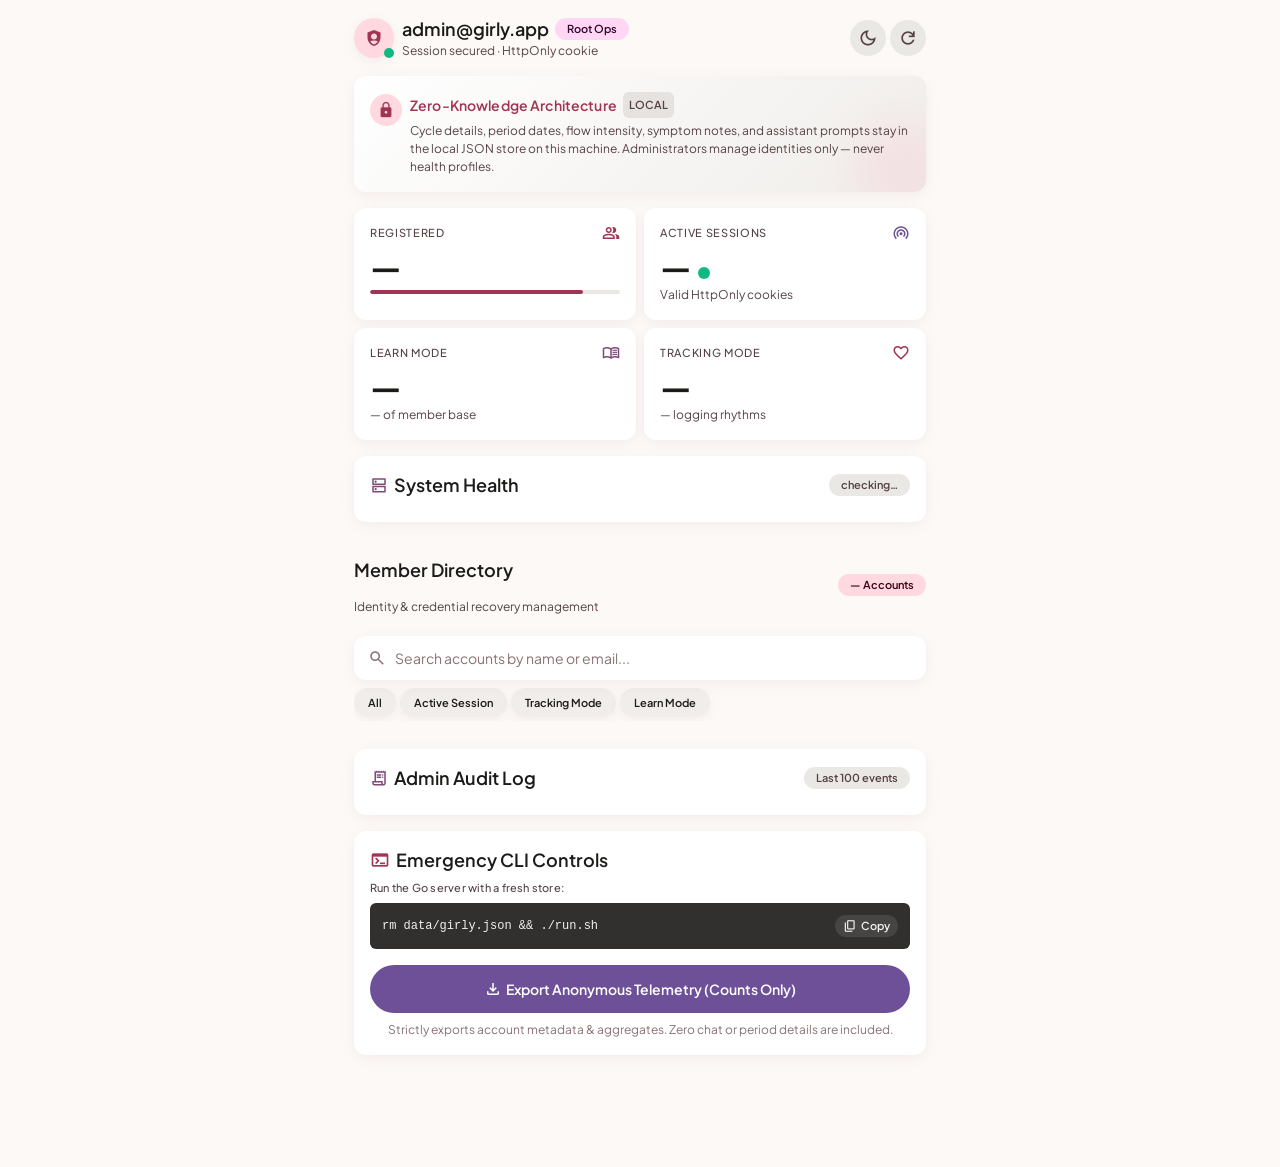
==== girly-app/web/admin.html @ 588cf187 "Initial commit" ====
<!DOCTYPE html>
<html lang="en">
<head>
  <meta charset="utf-8"/>
  <meta name="viewport" content="width=device-width, initial-scale=1.0, viewport-fit=cover"/>
  <title>Girly 🌸 · Admin Console</title>
  <link rel="icon" href="assets/logo.svg" type="image/svg+xml"/>
  <link rel="preconnect" href="https://fonts.googleapis.com"/>
  <link rel="preconnect" href="https://fonts.gstatic.com" crossorigin/>
  <link href="https://fonts.googleapis.com/css2?family=Plus+Jakarta+Sans:wght@400;500;600;700&display=swap" rel="stylesheet"/>
  <link href="https://fonts.googleapis.com/css2?family=Material+Symbols+Outlined:opsz,wght,FILL,GRAD@20..48,100..700,0..1,-50..200" rel="stylesheet"/>
  <link rel="stylesheet" href="css/girly.css"/>
</head>
<body>
<main class="page" style="padding-top:1rem; gap:var(--sp-md)">

  <!-- Admin header bar -->
  <div class="row-between" style="gap:var(--sp-sm)">
    <div class="row" style="gap:var(--sp-sm); min-width:0">
      <div style="position:relative; width:40px; height:40px; border-radius:var(--r-full); background:var(--primary-fixed); display:flex; align-items:center; justify-content:center; flex-shrink:0; box-shadow:var(--shadow-rest)">
        <span class="material-symbols-outlined filled" style="color:var(--primary); font-size:20px">shield_person</span>
        <span style="position:absolute; bottom:0; right:0; width:10px; height:10px; background:var(--ok); border-radius:var(--r-full)"></span>
      </div>
      <div style="min-width:0">
        <div class="row" style="gap:6px">
          <span class="t-headline-sm" id="admin-email" style="overflow:hidden; text-overflow:ellipsis; white-space:nowrap">admin@girly.app</span>
          <span class="pill pill-plum">Root Ops</span>
        </div>
        <p class="t-body-sm muted" style="margin:0">Session secured · HttpOnly cookie</p>
      </div>
    </div>
    <div class="row" style="gap:var(--sp-xs)">
      <button class="icon-btn" id="admin-theme" aria-label="Toggle Night Mode" type="button" style="background:var(--surface-container-high); width:36px; height:36px">
        <span class="material-symbols-outlined" style="font-size:20px">dark_mode</span>
      </button>
      <button class="icon-btn" id="admin-refresh" aria-label="Reload Metrics" type="button" style="background:var(--surface-container-high); width:36px; height:36px">
        <span class="material-symbols-outlined" style="font-size:20px">refresh</span>
      </button>
    </div>
  </div>

  <!-- Zero-knowledge callout -->
  <div class="card row" style="align-items:flex-start; gap:var(--sp-sm); padding:var(--sp-md); background:linear-gradient(135deg, var(--surface-container-lowest), var(--surface-container)); position:relative; overflow:hidden">
    <div style="position:absolute; right:-1.5rem; bottom:-1.5rem; width:6rem; height:6rem; border-radius:50%; background:color-mix(in srgb, var(--primary-fixed-dim) 20%, transparent); filter:blur(20px)"></div>
    <div style="position:relative; width:32px; height:32px; border-radius:var(--r-full); background:var(--primary-fixed); color:var(--primary); display:flex; align-items:center; justify-content:center; flex-shrink:0; margin-top:2px">
      <span class="material-symbols-outlined filled" style="font-size:18px">lock</span>
    </div>
    <div class="stack" style="gap:4px; position:relative">
      <div class="row" style="gap:6px">
        <span class="t-label-lg" style="color:var(--primary)">Zero-Knowledge Architecture</span>
        <span style="padding:2px 6px; border-radius:var(--r-sm); background:var(--surface-container-highest); color:var(--on-surface-variant); font-size:11px; font-weight:600">LOCAL</span>
      </div>
      <p class="t-body-sm muted" style="margin:0">Cycle details, period dates, flow intensity, symptom notes, and assistant prompts stay in the local JSON store on this machine. Administrators manage identities only — never health profiles.</p>
    </div>
  </div>

  <!-- Stats bento -->
  <div class="grid-2" id="stats-grid">
    <div class="stat-card" style="padding:var(--sp-md)">
      <div class="row-between" style="color:var(--on-surface-variant)">
        <span class="t-label-sm" style="text-transform:uppercase; letter-spacing:.06em">Registered</span>
        <span class="material-symbols-outlined" style="font-size:18px; color:var(--primary)">group</span>
      </div>
      <div class="row" style="align-items:baseline; gap:4px; margin-top:4px">
        <span class="t-display" id="stat-registered">—</span>
      </div>
      <div style="width:100%; height:4px; background:var(--surface-container-high); border-radius:var(--r-full); overflow:hidden; margin-top:4px">
        <div style="height:100%; width:85%; background:var(--primary); border-radius:var(--r-full)"></div>
      </div>
    </div>
    <div class="stat-card" style="padding:var(--sp-md)">
      <div class="row-between" style="color:var(--on-surface-variant)">
        <span class="t-label-sm" style="text-transform:uppercase; letter-spacing:.06em">Active Sessions</span>
        <span class="material-symbols-outlined" style="font-size:18px; color:var(--secondary)">wifi_tethering</span>
      </div>
      <div class="row" style="align-items:baseline; gap:6px; margin-top:4px">
        <span class="t-display" id="stat-sessions">—</span>
        <span class="dot dot-ok" style="animation:pulse 2s infinite"></span>
      </div>
      <span class="t-body-sm muted">Valid HttpOnly cookies</span>
    </div>
    <div class="stat-card" style="padding:var(--sp-md)">
      <div class="row-between" style="color:var(--on-surface-variant)">
        <span class="t-label-sm" style="text-transform:uppercase; letter-spacing:.06em">Learn Mode</span>
        <span class="material-symbols-outlined" style="font-size:18px; color:var(--tertiary)">menu_book</span>
      </div>
      <span class="t-display" id="stat-learn" style="margin-top:4px">—</span>
      <span class="t-body-sm muted" id="stat-learn-pct">— of member base</span>
    </div>
    <div class="stat-card" style="padding:var(--sp-md)">
      <div class="row-between" style="color:var(--on-surface-variant)">
        <span class="t-label-sm" style="text-transform:uppercase; letter-spacing:.06em">Tracking Mode</span>
        <span class="material-symbols-outlined" style="font-size:18px; color:var(--primary)">favorite</span>
      </div>
      <span class="t-display" id="stat-tracking" style="margin-top:4px">—</span>
      <span class="t-body-sm muted" id="stat-tracking-pct">— logging rhythms</span>
    </div>
  </div>

  <!-- System health -->
  <div class="card stack gap-sm" style="padding:var(--sp-md)">
    <div class="row-between">
      <div class="row" style="gap:6px">
        <span class="material-symbols-outlined" style="color:var(--tertiary); font-size:18px">dns</span>
        <span class="t-headline-sm">System Health</span>
      </div>
      <span class="pill pill-neutral" id="health-badge">checking…</span>
    </div>
    <div class="stack" style="gap:8px" id="services-list"></div>
  </div>

  <!-- Member directory -->
  <div class="stack gap-sm" style="margin-top:4px">
    <div class="row-between">
      <div>
        <h2 class="t-headline-sm">Member Directory</h2>
        <p class="t-body-sm muted">Identity &amp; credential recovery management</p>
      </div>
      <span class="pill pill-blush" id="user-count-badge">— Accounts</span>
    </div>

    <div class="field">
      <div class="field-input-wrap">
        <span class="material-symbols-outlined">search</span>
        <input class="input with-icon" id="user-search" placeholder="Search accounts by name or email..." style="background:var(--surface-container-lowest); box-shadow:var(--shadow-rest)"/>
      </div>
    </div>

    <div class="prompt-chips" id="filter-pills">
      <button class="prompt-chip filter-btn" data-filter="all" type="button">All</button>
      <button class="prompt-chip filter-btn" data-filter="active" type="button">Active Session</button>
      <button class="prompt-chip filter-btn" data-filter="tracking" type="button">Tracking Mode</button>
      <button class="prompt-chip filter-btn" data-filter="learn" type="button">Learn Mode</button>
    </div>

    <div class="stack gap-sm" id="user-list" style="margin-top:4px"></div>

    <div class="card hidden center stack" id="no-user-results" style="align-items:center; gap:8px; padding:var(--sp-lg)">
      <span class="material-symbols-outlined" style="color:var(--outline); font-size:32px">manage_search</span>
      <span class="t-headline-sm">No matching accounts</span>
      <p class="t-body-sm muted" style="margin:0">Try searching another email address or clear active filter tabs.</p>
    </div>
  </div>

  <!-- Audit log -->
  <div class="card stack gap-sm" style="padding:var(--sp-md)">
    <div class="row-between">
      <div class="row" style="gap:6px">
        <span class="material-symbols-outlined" style="color:var(--tertiary); font-size:18px">receipt_long</span>
        <span class="t-headline-sm">Admin Audit Log</span>
      </div>
      <span class="pill pill-neutral">Last 100 events</span>
    </div>
    <div class="stack" style="gap:6px; max-height:260px; overflow-y:auto" id="audit-list"></div>
  </div>

  <!-- CLI controls -->
  <div class="card stack gap-sm" style="padding:var(--sp-md)">
    <div class="row" style="gap:6px">
      <span class="material-symbols-outlined" style="color:var(--primary); font-size:20px">terminal</span>
      <span class="t-headline-sm">Emergency CLI Controls</span>
    </div>
    <span class="t-label-sm muted">Run the Go server with a fresh store:</span>
    <div class="row-between" style="background:var(--inverse-surface); color:var(--inverse-on-surface); padding:12px; border-radius:var(--r-sm); font-family:ui-monospace,monospace; font-size:12px">
      <code id="cli-snippet" style="overflow-x:auto; white-space:nowrap">rm data/girly.json &amp;&amp; ./run.sh</code>
      <button class="btn" id="copy-cli" style="min-height:0; padding:4px 8px; background:rgba(255,255,255,.1); color:inherit; font-size:11px">
        <span class="material-symbols-outlined" style="font-size:14px">content_copy</span> Copy
      </button>
    </div>
    <button class="btn btn-secondary btn-block" id="export-telemetry" style="margin-top:8px; padding-block:.625rem">
      <span class="material-symbols-outlined" style="font-size:18px">download</span>
      Export Anonymous Telemetry (Counts Only)
    </button>
    <p class="t-body-sm center" style="color:var(--outline); margin:0">Strictly exports account metadata &amp; aggregates. Zero chat or period details are included.</p>
  </div>
</main>

<!-- Password reset modal -->
<div class="modal-backdrop" id="reset-modal">
  <div class="modal stack gap-md">
    <div class="row-between" style="align-items:flex-start">
      <div class="row" style="gap:8px">
        <div style="width:32px;height:32px;border-radius:var(--r-full);background:var(--primary-fixed);color:var(--primary);display:flex;align-items:center;justify-content:center">
          <span class="material-symbols-outlined" style="font-size:18px">lock_reset</span>
        </div>
        <div>
          <span class="t-headline-sm">Dispatch Password Reset</span>
          <p class="t-body-sm muted">Temporary credential generator</p>
        </div>
      </div>
      <button class="icon-btn" onclick="closeModal('reset-modal')" style="width:32px;height:32px" aria-label="Close" type="button">
        <span class="material-symbols-outlined" style="font-size:20px">close</span>
      </button>
    </div>
    <div class="field">
      <label>Target Email</label>
      <input class="input" id="reset-target-email" readonly style="background:var(--surface-container)"/>
    </div>
    <p class="t-body-sm muted" style="margin:0">A temporary password will be generated and all existing sessions for this account revoked. Share it with the member through a secure channel.</p>
    <div class="row" style="justify-content:flex-end; gap:8px; padding-top:4px">
      <button class="btn btn-ghost" onclick="closeModal('reset-modal')" style="min-height:38px">Cancel</button>
      <button class="btn btn-primary" id="confirm-reset" style="min-height:38px">
        <span class="material-symbols-outlined" style="font-size:16px">send</span> Generate &amp; Send
      </button>
    </div>
  </div>
</div>

<!-- Delete confirmation modal -->
<div class="modal-backdrop" id="delete-modal">
  <div class="modal stack gap-md">
    <div class="row" style="align-items:flex-start; gap:12px">
      <div style="width:40px;height:40px;border-radius:var(--r-full);background:var(--error-container);color:var(--on-error-container);display:flex;align-items:center;justify-content:center;flex-shrink:0">
        <span class="material-symbols-outlined" style="font-size:22px">warning</span>
      </div>
      <div>
        <span class="t-headline-sm">Permanently Delete Account?</span>
        <p class="t-body-sm muted" style="margin:4px 0 0">This will purge the identity record for <b id="delete-target"></b>. All cycle logs will become unrecoverable.</p>
      </div>
    </div>
    <div class="row" style="justify-content:flex-end; gap:8px; padding-top:4px">
      <button class="btn btn-ghost" onclick="closeModal('delete-modal')" style="min-height:38px">Cancel</button>
      <button class="btn" id="confirm-delete" style="min-height:38px; background:var(--error); color:var(--on-error)">Delete Permanently</button>
    </div>
  </div>
</div>

<div class="toast" role="status"></div>
<script src="js/api.js"></script>
<script src="js/admin.js"></script>
</body>
</html>
---- girly-app/web/css/girly.css ----
/* ==========================================================================
   Girly 🌸 — shared design system
   Hand-written from the "Warm Lavender & Rose Health Companion" DESIGN.md:
   cream surfaces, blush berry primary, soothing lilac secondary, deep plum,
   pill shapes, ultra-diffused plum/blush shadows, and a dark plum night mode.
   ========================================================================== */

/* ---- Design tokens ------------------------------------------------------ */
:root {
  /* surfaces */
  --surface: #fcf9f6;
  --surface-dim: #dcdad7;
  --surface-container-lowest: #ffffff;
  --surface-container-low: #f6f3f0;
  --surface-container: #f0edea;
  --surface-container-high: #eae8e5;
  --surface-container-highest: #e5e2df;
  --surface-variant: #e5e2df;

  /* text */
  --on-surface: #1b1c1a;
  --on-surface-variant: #564245;
  --outline: #897175;
  --outline-variant: #dcc0c3;

  /* brand */
  --primary: #a03553;
  --primary-container: #c04e6b;
  --on-primary: #ffffff;
  --primary-fixed: #ffd9df;
  --primary-fixed-dim: #ffb1c0;
  --on-primary-fixed: #3f0016;
  --on-primary-fixed-variant: #841f3e;

  --secondary: #6d5097;
  --on-secondary: #ffffff;
  --secondary-container: #d0b0fe;
  --secondary-fixed: #eddcff;
  --on-secondary-fixed: #27064f;
  --on-secondary-fixed-variant: #55387d;

  --tertiary: #7e4a77;
  --tertiary-fixed: #ffd7f4;
  --on-tertiary-fixed: #340732;

  --error: #ba1a1a;
  --error-container: #ffdad6;
  --on-error-container: #93000a;

  --inverse-surface: #31302f;
  --inverse-on-surface: #f3f0ed;

  --ok: #10b981;

  /* shadows — diffused plum & blush, never cold gray */
  --shadow-rest: 0 4px 20px -2px rgba(90, 42, 85, 0.05), 0 2px 6px -1px rgba(209, 91, 120, 0.04);
  --shadow-float: 0 12px 32px -4px rgba(90, 42, 85, 0.08), 0 4px 12px -2px rgba(209, 91, 120, 0.06);
  --shadow-nav: 0 4px 24px -4px rgba(90, 42, 85, 0.08);
  --glow-lilac: 0 0 16px 2px rgba(138, 108, 181, 0.25);

  /* geometry */
  --r-sm: 0.375rem;
  --r-md: 0.75rem;
  --r-lg: 1rem;
  --r-xl: 1.5rem;
  --r-full: 9999px;

  --sp-xs: 0.25rem;
  --sp-sm: 0.5rem;
  --sp-md: 1rem;
  --sp-lg: 1.5rem;
  --sp-xl: 2.25rem;
  --margin: 1.25rem;

  --font: "Plus Jakarta Sans", system-ui, -apple-system, "Segoe UI", sans-serif;
  --content-w: 620px;
}

html.dark {
  --surface: #1a141e;
  --surface-dim: #140f17;
  --surface-container-lowest: #241c2a;
  --surface-container-low: #2a2132;
  --surface-container: #302639;
  --surface-container-high: #372c41;
  --surface-container-highest: #3f3249;
  --surface-variant: #3a2f43;

  --on-surface: #f3edf2;
  --on-surface-variant: #cbb9c6;
  --outline: #9a8694;
  --outline-variant: #4d3f4a;

  --primary: #ffb1c0;
  --primary-container: #d15b78;
  --on-primary: #3f0016;
  --primary-fixed: #5d2237;
  --primary-fixed-dim: #7c3350;
  --on-primary-fixed: #ffd9df;
  --on-primary-fixed-variant: #ffb1c0;

  --secondary: #d0b0fe;
  --on-secondary: #27064f;
  --secondary-container: #55387d;
  --secondary-fixed: #463067;
  --on-secondary-fixed: #eddcff;
  --on-secondary-fixed-variant: #d0b0fe;

  --tertiary: #f3b2e6;
  --tertiary-fixed: #663561;
  --on-tertiary-fixed: #ffd7f4;

  --error: #ffb4ab;
  --error-container: #93000a;
  --on-error-container: #ffdad6;

  --inverse-surface: #f3edf2;
  --inverse-on-surface: #1a141e;

  --shadow-rest: 0 4px 20px -2px rgba(0, 0, 0, 0.35), 0 2px 6px -1px rgba(0, 0, 0, 0.3);
  --shadow-float: 0 12px 32px -4px rgba(0, 0, 0, 0.5);
  --shadow-nav: 0 4px 24px -4px rgba(0, 0, 0, 0.5);
}

/* ---- Base --------------------------------------------------------------- */
* { box-sizing: border-box; }

html, body {
  margin: 0;
  padding: 0;
  min-height: 100%;
}

body {
  font-family: var(--font);
  font-size: 14px;
  line-height: 22px;
  color: var(--on-surface);
  background: var(--surface);
  overscroll-behavior-y: none;
  -webkit-tap-highlight-color: transparent;
}

::-webkit-scrollbar { width: 0; height: 0; }

::selection { background: var(--primary-fixed); color: var(--on-primary-fixed); }

.material-symbols-outlined {
  font-variation-settings: "FILL" 0, "wght" 400, "GRAD" 0, "opsz" 24;
  user-select: none;
}
.material-symbols-outlined.filled { font-variation-settings: "FILL" 1; }

a { color: var(--primary); }

button {
  font-family: var(--font);
  border: none;
  background: none;
  color: inherit;
  cursor: pointer;
}

input, select {
  font-family: var(--font);
  font-size: 14px;
  color: var(--on-surface);
}

/* ---- Typography helpers -------------------------------------------------- */
.t-display  { font-size: 32px; line-height: 40px; font-weight: 700; letter-spacing: -0.01em; }
.t-headline-lg { font-size: 28px; line-height: 36px; font-weight: 600; letter-spacing: -0.01em; }
.t-headline-md { font-size: 22px; line-height: 30px; font-weight: 600; }
.t-headline-sm { font-size: 18px; line-height: 26px; font-weight: 600; }
.t-body-lg  { font-size: 16px; line-height: 24px; }
.t-body-md  { font-size: 14px; line-height: 22px; }
.t-body-sm  { font-size: 12px; line-height: 18px; }
.t-label-lg { font-size: 14px; line-height: 20px; font-weight: 600; letter-spacing: 0.01em; }
.t-label-md { font-size: 12px; line-height: 16px; font-weight: 600; letter-spacing: 0.02em; }
.t-label-sm { font-size: 11px; line-height: 14px; font-weight: 500; letter-spacing: 0.02em; }

.text-primary { color: var(--primary); }
.text-secondary { color: var(--secondary); }
.text-tertiary { color: var(--tertiary); }
.text-variant { color: var(--on-surface-variant); }
.text-outline { color: var(--outline); }

/* ---- Layout -------------------------------------------------------------- */
.page {
  max-width: var(--content-w);
  margin: 0 auto;
  padding: 0 var(--margin);
  padding-top: calc(4rem + var(--sp-lg));
  padding-bottom: 7rem;
  display: flex;
  flex-direction: column;
  gap: var(--sp-lg);
}

.stack { display: flex; flex-direction: column; }
.gap-xs { gap: var(--sp-xs); }
.gap-sm { gap: var(--sp-sm); }
.gap-md { gap: var(--sp-md); }
.gap-lg { gap: var(--sp-lg); }

.grid-2 { display: grid; grid-template-columns: 1fr 1fr; gap: var(--sp-sm); }
.grid-3 { display: grid; grid-template-columns: repeat(3, 1fr); gap: var(--sp-xs); }

.row { display: flex; align-items: center; }
.row-between { display: flex; align-items: center; justify-content: space-between; }
.wrap { flex-wrap: wrap; }
.center { text-align: center; }
.muted { color: var(--on-surface-variant); }
.mt-auto { margin-top: auto; }

/* ---- Cards ---------------------------------------------------------------- */
.card {
  background: var(--surface-container-lowest);
  border-radius: var(--r-md);
  box-shadow: var(--shadow-rest);
  padding: var(--sp-lg);
}

.card-flat {
  background: var(--surface-container-low);
  border-radius: var(--r-md);
  padding: var(--sp-md);
}

.glow-card {
  position: relative;
  overflow: hidden;
}
.glow-card::before, .glow-card::after {
  content: "";
  position: absolute;
  border-radius: 50%;
  filter: blur(32px);
  pointer-events: none;
}
.glow-card::before {
  top: -3rem; right: -3rem;
  width: 12rem; height: 12rem;
  background: color-mix(in srgb, var(--primary-fixed) 30%, transparent);
}
.glow-card::after {
  bottom: -2.5rem; left: -2.5rem;
  width: 11rem; height: 11rem;
  background: color-mix(in srgb, var(--secondary-fixed) 40%, transparent);
}

/* ---- Buttons --------------------------------------------------------------- */
.btn {
  display: inline-flex;
  align-items: center;
  justify-content: center;
  gap: var(--sp-xs);
  min-height: 48px;
  padding: 0.6rem 1.25rem;
  border-radius: var(--r-full);
  font-size: 14px;
  font-weight: 600;
  transition: transform 0.15s ease, background 0.2s ease, box-shadow 0.2s ease, opacity 0.2s ease;
  white-space: nowrap;
}
.btn:active { transform: scale(0.97); }

.btn-primary {
  background: var(--primary);
  color: var(--on-primary);
  box-shadow: var(--shadow-rest);
}
.btn-primary:hover { background: var(--primary-container); }

.btn-soft {
  background: color-mix(in srgb, var(--secondary-fixed) 70%, transparent);
  color: var(--on-secondary-fixed);
}
.btn-soft:hover { background: var(--secondary-fixed); }

.btn-secondary {
  background: var(--secondary);
  color: var(--on-secondary);
}
.btn-secondary:hover { opacity: 0.92; }

.btn-ghost {
  background: var(--surface-container-high);
  color: var(--on-surface);
}
.btn-ghost:hover { background: var(--surface-container-highest); }

.btn-danger-soft {
  background: var(--error-container);
  color: var(--on-error-container);
}
.btn-danger-soft:hover { opacity: 0.9; }

.btn-block { width: 100%; }

.icon-btn {
  width: 44px;
  height: 44px;
  border-radius: var(--r-full);
  display: inline-flex;
  align-items: center;
  justify-content: center;
  color: var(--on-surface-variant);
  transition: background 0.2s ease, transform 0.15s ease;
}
.icon-btn:hover { background: var(--surface-container); }
.icon-btn:active { transform: scale(0.92); }

/* ---- Pills / badges ---------------------------------------------------------- */
.pill {
  display: inline-flex;
  align-items: center;
  gap: 0.375rem;
  padding: 0.25rem 0.75rem;
  border-radius: var(--r-full);
  font-size: 11px;
  font-weight: 600;
  line-height: 14px;
  white-space: nowrap;
}

.pill-period   { background: #fceef2; color: #b83a5d; }
.pill-fertile  { background: #f3eef9; color: #7352a3; }
.pill-ovulate  { background: #eadbfc; color: #5e2e91; box-shadow: var(--glow-lilac); }
.pill-free     { background: #eef6f4; color: #396b63; }
.pill-lilac    { background: var(--secondary-fixed); color: var(--on-secondary-fixed); }
.pill-blush    { background: var(--primary-fixed); color: var(--on-primary-fixed); }
.pill-plum     { background: var(--tertiary-fixed); color: var(--on-tertiary-fixed); }
.pill-ok       { background: color-mix(in srgb, var(--ok) 14%, transparent); color: var(--ok); }
.pill-neutral  { background: var(--surface-container-high); color: var(--on-surface-variant); }

html.dark .pill-period  { background: #4d2531; color: #ffb1c0; }
html.dark .pill-fertile { background: #3a2c52; color: #d0b0fe; }
html.dark .pill-ovulate { background: #41305e; color: #e5ccfb; }
html.dark .pill-free    { background: #243b38; color: #8fd4c5; }

.dot { width: 12px; height: 12px; border-radius: var(--r-full); display: inline-block; }
.dot-primary { background: var(--primary); }
.dot-predicted { background: var(--primary-fixed-dim); }
.dot-fertile { background: var(--secondary-fixed); }
.dot-ovulation { background: var(--secondary); }
.dot-ok { background: var(--ok); }

/* ---- Chips (symptom / mood selectors) ------------------------------------- */
.chip {
  display: inline-flex;
  align-items: center;
  gap: 0.375rem;
  padding: 0.5rem 0.9rem;
  border-radius: var(--r-full);
  background: var(--surface-container-lowest);
  border: 1px solid var(--outline-variant);
  color: var(--on-surface-variant);
  font-size: 12px;
  font-weight: 600;
  transition: all 0.18s ease;
  cursor: pointer;
}
.chip:hover { background: var(--surface-container-low); }
.chip.selected {
  background: var(--secondary-fixed);
  border-color: transparent;
  color: var(--on-secondary-fixed);
  transform: scale(1.04);
}
.chip.selected-berry {
  background: var(--primary-fixed);
  border-color: transparent;
  color: var(--on-primary-fixed);
  transform: scale(1.04);
}

.chip-grid { display: flex; flex-wrap: wrap; gap: var(--sp-xs); }

/* ---- Forms ------------------------------------------------------------------ */
.field { display: flex; flex-direction: column; gap: 0.375rem; }
.field label { font-size: 12px; font-weight: 600; color: var(--on-surface-variant); }

.field-input-wrap { position: relative; display: flex; align-items: center; }
.field-input-wrap .material-symbols-outlined {
  position: absolute; left: 0.875rem;
  color: var(--outline); font-size: 18px; pointer-events: none;
}

.input {
  width: 100%;
  padding: 0.75rem 1rem;
  border: 1px solid transparent;
  border-radius: var(--r-md);
  background: var(--surface-container-low);
  color: var(--on-surface);
  outline: none;
  transition: background 0.2s ease, border-color 0.2s ease, box-shadow 0.2s ease;
}
.input::placeholder { color: var(--outline); }
.input:focus {
  background: var(--surface-container-lowest);
  border-color: var(--primary);
  box-shadow: 0 0 0 3px color-mix(in srgb, var(--primary) 15%, transparent);
}
.input.with-icon { padding-left: 2.5rem; }

/* radio option cards */
.radio-card {
  display: block;
  cursor: pointer;
}
.radio-card input { position: absolute; opacity: 0; pointer-events: none; }
.radio-card .radio-body {
  padding: var(--sp-md);
  border-radius: var(--r-md);
  background: var(--surface-container-lowest);
  box-shadow: var(--shadow-rest);
  transition: all 0.2s ease;
}
.radio-card input:checked + .radio-body {
  outline: 2px solid color-mix(in srgb, var(--primary) 55%, transparent);
  outline-offset: 2px;
}

/* range slider */
input[type="range"] {
  -webkit-appearance: none;
  appearance: none;
  width: 100%;
  height: 8px;
  border-radius: var(--r-full);
  background: var(--surface-container-high);
  accent-color: var(--primary);
}
input[type="range"]::-webkit-slider-thumb {
  -webkit-appearance: none;
  width: 22px; height: 22px;
  border-radius: 50%;
  background: var(--primary);
  border: 3px solid var(--surface-container-lowest);
  box-shadow: var(--shadow-rest);
  cursor: pointer;
}

/* ---- App header --------------------------------------------------------------- */
.app-header {
  position: fixed;
  top: 0; left: 0; right: 0;
  z-index: 50;
  background: color-mix(in srgb, var(--surface) 85%, transparent);
  backdrop-filter: blur(16px);
  -webkit-backdrop-filter: blur(16px);
}
.app-header-inner {
  height: 64px;
  max-width: var(--content-w);
  margin: 0 auto;
  padding: 0 var(--margin);
  display: flex;
  align-items: center;
  justify-content: space-between;
}
.brand { display: flex; align-items: center; gap: var(--sp-sm); text-decoration: none; }
.brand-logo {
  width: 32px; height: 32px;
  border-radius: var(--r-md);
  flex-shrink: 0;
}
.brand-name {
  font-size: 18px; font-weight: 700; letter-spacing: -0.01em;
  color: var(--primary);
}
.header-actions { display: flex; align-items: center; gap: var(--sp-xs); }
.avatar {
  width: 32px; height: 32px;
  border-radius: var(--r-full);
  background: var(--primary-fixed);
  color: var(--on-primary-fixed);
  display: inline-flex;
  align-items: center;
  justify-content: center;
  font-size: 12px;
  font-weight: 700;
  box-shadow: 0 0 0 2px color-mix(in srgb, var(--primary) 20%, transparent);
  text-decoration: none;
}
.header-pill {
  display: inline-flex;
  align-items: center;
  gap: 0.25rem;
  padding: 0.375rem 0.75rem;
  min-height: 36px;
  border-radius: var(--r-full);
  background: color-mix(in srgb, var(--secondary-fixed) 50%, transparent);
  color: var(--on-secondary-fixed);
  font-size: 11px;
  font-weight: 600;
  text-decoration: none;
  transition: background 0.2s ease;
}
.header-pill:hover { background: var(--secondary-fixed); }

/* ---- Bottom nav ------------------------------------------------------------------ */
.bottom-nav {
  position: fixed;
  bottom: 0; left: 0; right: 0;
  z-index: 50;
  padding: 0 var(--margin) var(--sp-sm);
  pointer-events: none;
}
.bottom-nav-inner {
  pointer-events: auto;
  max-width: 448px;
  margin: 0 auto;
  display: flex;
  align-items: stretch;
  background: color-mix(in srgb, var(--surface-container-lowest) 90%, transparent);
  backdrop-filter: blur(16px);
  -webkit-backdrop-filter: blur(16px);
  border-radius: var(--r-full);
  box-shadow: var(--shadow-nav);
  padding: 0.375rem 0.25rem;
}
.nav-item {
  flex: 1;
  display: flex;
  flex-direction: column;
  align-items: center;
  justify-content: center;
  gap: 2px;
  min-height: 48px;
  border-radius: var(--r-full);
  color: var(--on-surface-variant);
  text-decoration: none;
  font-size: 11px;
  font-weight: 600;
  transition: color 0.2s ease;
}
.nav-item .material-symbols-outlined { font-size: 22px; }
.nav-item:hover { color: var(--primary); }
.nav-item.active { color: var(--primary); font-weight: 700; }

/* ---- Calendar ------------------------------------------------------------------- */
.cal-header { display: flex; align-items: center; justify-content: space-between; padding-bottom: var(--sp-sm); }
.cal-grid {
  display: grid;
  grid-template-columns: repeat(7, 1fr);
  gap: 0.25rem;
  text-align: center;
  align-items: center;
}
.cal-dow {
  font-size: 11px; font-weight: 600; color: var(--on-surface-variant);
  padding: 0.25rem 0;
}
.cal-day {
  position: relative;
  height: 40px;
  border-radius: var(--r-full);
  display: flex;
  flex-direction: column;
  align-items: center;
  justify-content: center;
  font-size: 12px;
  font-weight: 600;
  border: none;
  background: none;
  color: var(--on-surface);
  transition: background 0.15s ease, transform 0.15s ease;
  cursor: pointer;
}
.cal-day:hover { background: var(--surface-container); }
.cal-day .cal-sub {
  font-size: 9px;
  line-height: 1;
  margin-top: 1px;
  text-transform: uppercase;
  letter-spacing: 0.04em;
}
.cal-day.blank { visibility: hidden; }
.cal-day.period {
  background: var(--primary);
  color: var(--on-primary);
  box-shadow: var(--shadow-rest);
}
.cal-day.predicted { background: color-mix(in srgb, var(--primary-fixed-dim) 40%, transparent); color: var(--on-surface-variant); }
.cal-day.predicted .cal-sub { color: var(--primary); font-weight: 600; }
.cal-day.fertile { background: var(--secondary-fixed); color: var(--on-secondary-fixed); }
.cal-day.ovulation {
  background: var(--secondary);
  color: var(--on-secondary);
  box-shadow: var(--glow-lilac);
  font-weight: 700;
}
.cal-day.today {
  background: var(--primary-fixed);
  color: var(--on-primary-fixed);
  box-shadow: var(--shadow-float);
  transform: scale(1.08);
  font-weight: 700;
}
.cal-day.today .cal-sub { font-size: 9px; text-transform: uppercase; letter-spacing: 0.08em; }
.cal-day .mini-drop { font-size: 10px; line-height: 1; margin-top: 1px; }

/* ---- Bottom sheet / modal ---------------------------------------------------------- */
.sheet-backdrop {
  position: fixed;
  inset: 0;
  background: rgba(20, 12, 22, 0.42);
  backdrop-filter: blur(3px);
  z-index: 60;
  display: none;
  align-items: flex-end;
  justify-content: center;
}
.sheet-backdrop.open { display: flex; }
.sheet {
  width: 100%;
  max-width: 448px;
  background: var(--surface-container-lowest);
  border-radius: var(--r-xl) var(--r-xl) 0 0;
  box-shadow: var(--shadow-float);
  padding: var(--sp-md) var(--sp-lg) calc(var(--sp-lg) + env(safe-area-inset-bottom, 0px));
  animation: sheet-up 0.28s cubic-bezier(0.2, 0.9, 0.3, 1);
}
@keyframes sheet-up {
  from { transform: translateY(60%); opacity: 0.4; }
  to { transform: translateY(0); opacity: 1; }
}
.sheet-handle {
  width: 44px; height: 6px;
  border-radius: var(--r-full);
  background: var(--surface-variant);
  margin: 0 auto var(--sp-md);
}

.modal-backdrop {
  position: fixed;
  inset: 0;
  background: rgba(20, 12, 22, 0.42);
  backdrop-filter: blur(3px);
  z-index: 60;
  display: none;
  align-items: center;
  justify-content: center;
  padding: var(--margin);
}
.modal-backdrop.open { display: flex; }
.modal {
  width: 100%;
  max-width: 380px;
  background: var(--surface-container-lowest);
  border-radius: var(--r-md);
  box-shadow: var(--shadow-float);
  padding: var(--sp-lg);
  animation: pop-in 0.22s ease;
}
@keyframes pop-in {
  from { transform: scale(0.95); opacity: 0; }
  to { transform: scale(1); opacity: 1; }
}

/* ---- Toast ------------------------------------------------------------------------ */
.toast {
  position: fixed;
  bottom: 6rem;
  left: 50%;
  transform: translateX(-50%) translateY(1rem);
  z-index: 80;
  background: var(--inverse-surface);
  color: var(--inverse-on-surface);
  padding: 0.625rem 1rem;
  border-radius: var(--r-full);
  box-shadow: var(--shadow-float);
  font-size: 12px;
  font-weight: 600;
  display: flex;
  align-items: center;
  gap: var(--sp-xs);
  opacity: 0;
  pointer-events: none;
  transition: all 0.3s ease;
  max-width: min(90vw, 420px);
}
.toast.show { opacity: 1; transform: translateX(-50%) translateY(0); }

/* ---- Chat ------------------------------------------------------------------------- */
.chat-stream { display: flex; flex-direction: column; gap: var(--sp-md); }
.bubble-row { display: flex; gap: var(--sp-xs); width: 100%; }
.bubble-row.user { justify-content: flex-end; }
.bubble-col { display: flex; flex-direction: column; gap: 0.25rem; max-width: 85%; }
.bubble-col.user { align-items: flex-end; }
.bubble {
  padding: var(--sp-md);
  border-radius: var(--r-md);
  font-size: 14px;
  line-height: 22px;
  box-shadow: var(--shadow-rest);
}
.bubble.bot {
  background: var(--surface-container-lowest);
  border-top-left-radius: 0;
  color: var(--on-surface);
}
.bubble.user-bubble {
  background: var(--primary);
  color: var(--on-primary);
  border-top-right-radius: 0;
}
.bubble-time { font-size: 11px; color: var(--outline); padding: 0 4px; }
.bot-avatar {
  width: 32px; height: 32px;
  border-radius: var(--r-full);
  background: var(--primary-fixed);
  color: var(--on-primary-fixed);
  display: inline-flex;
  align-items: center;
  justify-content: center;
  flex-shrink: 0;
  box-shadow: var(--shadow-rest);
}
.care-tip {
  display: flex;
  align-items: center;
  gap: var(--sp-sm);
  padding: 0.375rem 0.625rem;
  background: var(--surface-container-low);
  border-radius: var(--r-sm);
  font-size: 12px;
  line-height: 18px;
}
.doctor-note {
  display: flex;
  align-items: flex-start;
  gap: var(--sp-xs);
  background: color-mix(in srgb, var(--primary-fixed) 30%, transparent);
  border-radius: var(--r-sm);
  padding: var(--sp-sm);
  font-size: 12px;
  line-height: 18px;
}
.chat-dock {
  background: var(--surface-container-lowest);
  border-radius: var(--r-md);
  padding: var(--sp-sm);
  box-shadow: var(--shadow-float);
}
.chat-input-row { display: flex; align-items: center; gap: var(--sp-xs); }
.chat-input {
  flex: 1;
  background: var(--surface-container-low);
  border: none;
  outline: none;
  border-radius: var(--r-full);
  padding: 0.625rem 1rem;
  font-size: 14px;
  color: var(--on-surface);
  transition: background 0.2s ease;
}
.chat-input:focus { background: var(--surface-container); }
.send-btn {
  width: 40px; height: 40px;
  border-radius: var(--r-full);
  background: var(--primary);
  color: var(--on-primary);
  display: inline-flex;
  align-items: center;
  justify-content: center;
  flex-shrink: 0;
  transition: transform 0.15s ease, background 0.2s ease;
}
.send-btn:active { transform: scale(0.88); }
.send-btn:hover { background: var(--primary-container); }
.send-btn:disabled { opacity: 0.5; cursor: default; }

.prompt-chips {
  display: flex;
  gap: var(--sp-xs);
  overflow-x: auto;
  padding-bottom: 4px;
}
.prompt-chip {
  flex-shrink: 0;
  display: inline-flex;
  align-items: center;
  gap: 0.375rem;
  padding: 0.5rem 0.875rem;
  border-radius: var(--r-full);
  background: var(--surface-container);
  box-shadow: var(--shadow-rest);
  font-size: 11px;
  font-weight: 600;
  color: var(--on-surface);
  transition: all 0.18s ease;
}
.prompt-chip:hover { background: color-mix(in srgb, var(--secondary-fixed) 50%, transparent); }
.prompt-chip:active { transform: scale(0.95); }

.typing-dots { display: inline-flex; gap: 4px; padding: 0.5rem 0.75rem; }
.typing-dots span {
  width: 7px; height: 7px;
  border-radius: 50%;
  background: var(--primary);
  animation: bounce-dot 1s infinite;
}
.typing-dots span:nth-child(2) { animation-delay: 0.15s; opacity: 0.7; }
.typing-dots span:nth-child(3) { animation-delay: 0.3s; opacity: 0.45; }
@keyframes bounce-dot {
  0%, 70%, 100% { transform: translateY(0); }
  35% { transform: translateY(-5px); }
}

/* ---- Cycle ring ---------------------------------------------------------------------- */
.ring-wrap {
  position: relative;
  width: 176px; height: 176px;
  margin: var(--sp-xs) auto;
  display: flex;
  align-items: center;
  justify-content: center;
}
.ring-wrap svg { width: 100%; height: 100%; transform: rotate(-90deg); }
.ring-bg { stroke: var(--surface-container); }
.ring-fg {
  stroke: var(--primary);
  transition: stroke-dashoffset 0.9s cubic-bezier(0.4, 0, 0.2, 1);
}
.ring-center {
  position: absolute;
  inset: 0;
  display: flex;
  flex-direction: column;
  align-items: center;
  justify-content: center;
  gap: 2px;
}
.ring-badge {
  width: 32px; height: 32px;
  border-radius: var(--r-full);
  background: var(--primary-fixed);
  color: var(--on-primary-fixed);
  display: inline-flex;
  align-items: center;
  justify-content: center;
  margin-bottom: 4px;
  box-shadow: var(--shadow-rest);
}

/* ---- Misc ----------------------------------------------------------------------------- */
.stat-card {
  background: var(--surface-container-lowest);
  border-radius: var(--r-md);
  padding: var(--sp-sm);
  box-shadow: var(--shadow-rest);
  display: flex;
  flex-direction: column;
}
.stat-label {
  display: flex;
  align-items: center;
  gap: 4px;
  font-size: 11px;
  font-weight: 600;
}
.stat-value { font-size: 18px; font-weight: 700; margin-top: 4px; }
.stat-hint { font-size: 11px; line-height: 15px; color: var(--on-surface-variant); margin-top: 2px; }

.flow-option {
  padding: 0.75rem 0;
  border-radius: var(--r-md);
  background: var(--surface-container);
  display: flex;
  flex-direction: column;
  align-items: center;
  gap: 4px;
  color: var(--on-surface-variant);
  font-size: 11px;
  font-weight: 600;
  transition: all 0.18s ease;
}
.flow-option:hover { background: var(--primary-fixed); color: var(--on-primary-fixed); }
.flow-option.selected { background: var(--primary); color: var(--on-primary); }

.legend-row {
  display: flex;
  flex-wrap: wrap;
  align-items: center;
  justify-content: space-between;
  gap: var(--sp-sm);
  background: var(--surface-container-low);
  border-radius: var(--r-md);
  padding: var(--sp-sm);
}
.legend-item {
  display: flex;
  align-items: center;
  gap: 6px;
  font-size: 11px;
  font-weight: 600;
  color: var(--on-surface-variant);
}
.legend-item .dot { width: 12px; height: 12px; }

.notice {
  display: flex;
  align-items: center;
  justify-content: center;
  gap: 6px;
  padding: 0.75rem 1rem;
  border-radius: var(--r-full);
  background: var(--surface-container);
  color: var(--outline);
  font-size: 11px;
  line-height: 15px;
  text-align: center;
}

.hidden { display: none !important; }

.fade-in { animation: fade-in 0.35s ease both; }
@keyframes fade-in {
  from { opacity: 0; transform: translateY(6px); }
  to { opacity: 1; transform: translateY(0); }
}

@media (min-width: 600px) {
  :root { --margin: 1.5rem; }
  .page { gap: var(--sp-lg); }
}

@media (prefers-reduced-motion: reduce) {
  *, *::before, *::after { animation-duration: 0.01ms !important; transition-duration: 0.01ms !important; }
}
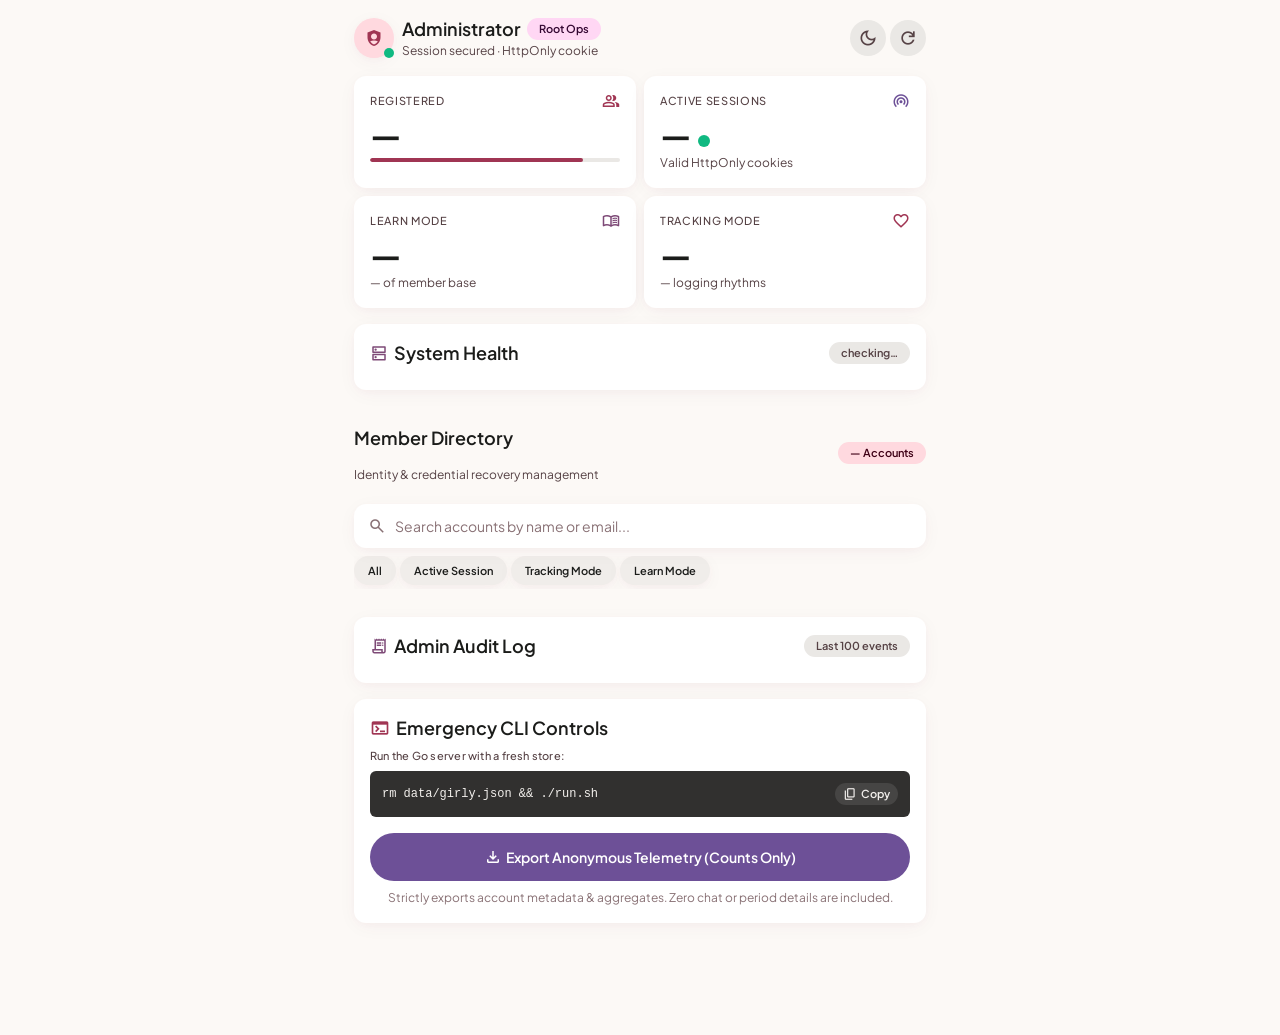
==== commit 02ab064d: "Improve cycle tracking and user experience" ====
--- a/girly-app/web/admin.html
+++ b/girly-app/web/admin.html
@@ -4,7 +4,7 @@
   <meta charset="utf-8"/>
   <meta name="viewport" content="width=device-width, initial-scale=1.0, viewport-fit=cover"/>
   <title>Girly 🌸 · Admin Console</title>
-  <link rel="icon" href="assets/logo.svg" type="image/svg+xml"/>
+  <link rel="icon" href="assets/favicon.svg" type="image/svg+xml"/>
   <link rel="preconnect" href="https://fonts.googleapis.com"/>
   <link rel="preconnect" href="https://fonts.gstatic.com" crossorigin/>
   <link href="https://fonts.googleapis.com/css2?family=Plus+Jakarta+Sans:wght@400;500;600;700&display=swap" rel="stylesheet"/>
@@ -23,7 +23,7 @@
       </div>
       <div style="min-width:0">
         <div class="row" style="gap:6px">
-          <span class="t-headline-sm" id="admin-email" style="overflow:hidden; text-overflow:ellipsis; white-space:nowrap">admin@girly.app</span>
+          <span class="t-headline-sm" id="admin-email" style="overflow:hidden; text-overflow:ellipsis; white-space:nowrap">Administrator</span>
           <span class="pill pill-plum">Root Ops</span>
         </div>
         <p class="t-body-sm muted" style="margin:0">Session secured · HttpOnly cookie</p>
@@ -36,21 +36,6 @@
       <button class="icon-btn" id="admin-refresh" aria-label="Reload Metrics" type="button" style="background:var(--surface-container-high); width:36px; height:36px">
         <span class="material-symbols-outlined" style="font-size:20px">refresh</span>
       </button>
-    </div>
-  </div>
-
-  <!-- Zero-knowledge callout -->
-  <div class="card row" style="align-items:flex-start; gap:var(--sp-sm); padding:var(--sp-md); background:linear-gradient(135deg, var(--surface-container-lowest), var(--surface-container)); position:relative; overflow:hidden">
-    <div style="position:absolute; right:-1.5rem; bottom:-1.5rem; width:6rem; height:6rem; border-radius:50%; background:color-mix(in srgb, var(--primary-fixed-dim) 20%, transparent); filter:blur(20px)"></div>
-    <div style="position:relative; width:32px; height:32px; border-radius:var(--r-full); background:var(--primary-fixed); color:var(--primary); display:flex; align-items:center; justify-content:center; flex-shrink:0; margin-top:2px">
-      <span class="material-symbols-outlined filled" style="font-size:18px">lock</span>
-    </div>
-    <div class="stack" style="gap:4px; position:relative">
-      <div class="row" style="gap:6px">
-        <span class="t-label-lg" style="color:var(--primary)">Zero-Knowledge Architecture</span>
-        <span style="padding:2px 6px; border-radius:var(--r-sm); background:var(--surface-container-highest); color:var(--on-surface-variant); font-size:11px; font-weight:600">LOCAL</span>
-      </div>
-      <p class="t-body-sm muted" style="margin:0">Cycle details, period dates, flow intensity, symptom notes, and assistant prompts stay in the local JSON store on this machine. Administrators manage identities only — never health profiles.</p>
     </div>
   </div>
 
--- a/girly-app/web/css/girly.css
+++ b/girly-app/web/css/girly.css
@@ -571,6 +571,31 @@
   cursor: pointer;
 }
 .cal-day:hover { background: var(--surface-container); }
+.cal-day::after {
+  content: attr(data-tooltip);
+  position: absolute;
+  left: 50%;
+  bottom: calc(100% + 8px);
+  z-index: 5;
+  width: max-content;
+  max-width: 190px;
+  padding: 6px 9px;
+  border-radius: var(--r-sm);
+  background: var(--on-surface);
+  color: var(--surface);
+  font-size: 11px;
+  font-weight: 600;
+  line-height: 1.3;
+  pointer-events: none;
+  opacity: 0;
+  transform: translate(-50%, 4px);
+  transition: opacity 0.15s ease, transform 0.15s ease;
+}
+.cal-day:hover::after,
+.cal-day:focus-visible::after {
+  opacity: 1;
+  transform: translate(-50%, 0);
+}
 .cal-day .cal-sub {
   font-size: 9px;
   line-height: 1;
@@ -584,6 +609,10 @@
   color: var(--on-primary);
   box-shadow: var(--shadow-rest);
 }
+.cal-day.period.flow-spotting { background: color-mix(in srgb, var(--primary) 38%, var(--surface)); color: var(--on-surface); }
+.cal-day.period.flow-light { background: color-mix(in srgb, var(--primary) 58%, var(--surface)); color: var(--on-primary); }
+.cal-day.period.flow-medium { background: var(--primary-container); color: var(--on-primary); }
+.cal-day.period.flow-heavy { background: var(--primary); color: var(--on-primary); }
 .cal-day.predicted { background: color-mix(in srgb, var(--primary-fixed-dim) 40%, transparent); color: var(--on-surface-variant); }
 .cal-day.predicted .cal-sub { color: var(--primary); font-weight: 600; }
 .cal-day.fertile { background: var(--secondary-fixed); color: var(--on-secondary-fixed); }
@@ -600,8 +629,18 @@
   transform: scale(1.08);
   font-weight: 700;
 }
+.cal-day.period.today {
+  background: var(--primary);
+  color: var(--on-primary);
+  box-shadow: var(--shadow-rest);
+}
+.cal-day.period.flow-spotting.today { background: color-mix(in srgb, var(--primary) 38%, var(--surface)); color: var(--on-surface); }
+.cal-day.period.flow-light.today { background: color-mix(in srgb, var(--primary) 58%, var(--surface)); color: var(--on-primary); }
+.cal-day.period.flow-medium.today { background: var(--primary-container); color: var(--on-primary); }
 .cal-day.today .cal-sub { font-size: 9px; text-transform: uppercase; letter-spacing: 0.08em; }
 .cal-day .mini-drop { font-size: 10px; line-height: 1; margin-top: 1px; }
+.phase-card { cursor: pointer; transition: background 0.15s ease, transform 0.15s ease; }
+.phase-card:hover, .phase-card:focus-visible { background: var(--surface-container-high); transform: translateY(-2px); outline: none; }
 
 /* ---- Bottom sheet / modal ---------------------------------------------------------- */
 .sheet-backdrop {
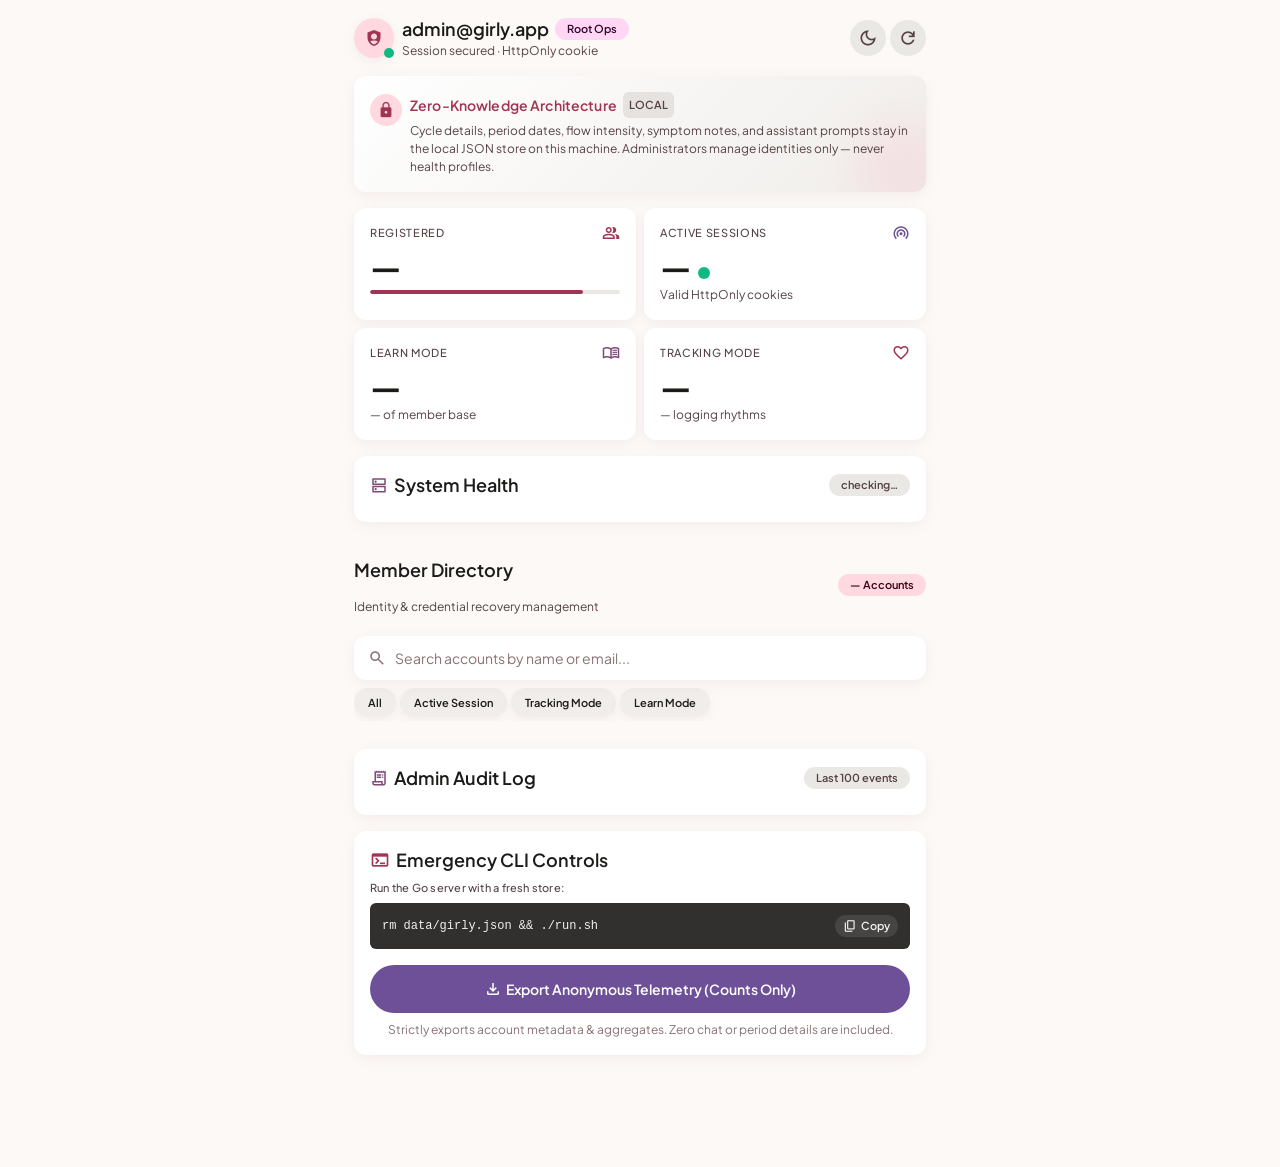
==== commit 6def9b8c: "Revert "Improve cycle tracking and user experience" This reverts commit 02ab064d2d8e9f843194dc9ca90b" ====
--- a/girly-app/web/admin.html
+++ b/girly-app/web/admin.html
@@ -4,7 +4,7 @@
   <meta charset="utf-8"/>
   <meta name="viewport" content="width=device-width, initial-scale=1.0, viewport-fit=cover"/>
   <title>Girly 🌸 · Admin Console</title>
-  <link rel="icon" href="assets/favicon.svg" type="image/svg+xml"/>
+  <link rel="icon" href="assets/logo.svg" type="image/svg+xml"/>
   <link rel="preconnect" href="https://fonts.googleapis.com"/>
   <link rel="preconnect" href="https://fonts.gstatic.com" crossorigin/>
   <link href="https://fonts.googleapis.com/css2?family=Plus+Jakarta+Sans:wght@400;500;600;700&display=swap" rel="stylesheet"/>
@@ -23,7 +23,7 @@
       </div>
       <div style="min-width:0">
         <div class="row" style="gap:6px">
-          <span class="t-headline-sm" id="admin-email" style="overflow:hidden; text-overflow:ellipsis; white-space:nowrap">Administrator</span>
+          <span class="t-headline-sm" id="admin-email" style="overflow:hidden; text-overflow:ellipsis; white-space:nowrap">admin@girly.app</span>
           <span class="pill pill-plum">Root Ops</span>
         </div>
         <p class="t-body-sm muted" style="margin:0">Session secured · HttpOnly cookie</p>
@@ -36,6 +36,21 @@
       <button class="icon-btn" id="admin-refresh" aria-label="Reload Metrics" type="button" style="background:var(--surface-container-high); width:36px; height:36px">
         <span class="material-symbols-outlined" style="font-size:20px">refresh</span>
       </button>
+    </div>
+  </div>
+
+  <!-- Zero-knowledge callout -->
+  <div class="card row" style="align-items:flex-start; gap:var(--sp-sm); padding:var(--sp-md); background:linear-gradient(135deg, var(--surface-container-lowest), var(--surface-container)); position:relative; overflow:hidden">
+    <div style="position:absolute; right:-1.5rem; bottom:-1.5rem; width:6rem; height:6rem; border-radius:50%; background:color-mix(in srgb, var(--primary-fixed-dim) 20%, transparent); filter:blur(20px)"></div>
+    <div style="position:relative; width:32px; height:32px; border-radius:var(--r-full); background:var(--primary-fixed); color:var(--primary); display:flex; align-items:center; justify-content:center; flex-shrink:0; margin-top:2px">
+      <span class="material-symbols-outlined filled" style="font-size:18px">lock</span>
+    </div>
+    <div class="stack" style="gap:4px; position:relative">
+      <div class="row" style="gap:6px">
+        <span class="t-label-lg" style="color:var(--primary)">Zero-Knowledge Architecture</span>
+        <span style="padding:2px 6px; border-radius:var(--r-sm); background:var(--surface-container-highest); color:var(--on-surface-variant); font-size:11px; font-weight:600">LOCAL</span>
+      </div>
+      <p class="t-body-sm muted" style="margin:0">Cycle details, period dates, flow intensity, symptom notes, and assistant prompts stay in the local JSON store on this machine. Administrators manage identities only — never health profiles.</p>
     </div>
   </div>
 
--- a/girly-app/web/css/girly.css
+++ b/girly-app/web/css/girly.css
@@ -571,31 +571,6 @@
   cursor: pointer;
 }
 .cal-day:hover { background: var(--surface-container); }
-.cal-day::after {
-  content: attr(data-tooltip);
-  position: absolute;
-  left: 50%;
-  bottom: calc(100% + 8px);
-  z-index: 5;
-  width: max-content;
-  max-width: 190px;
-  padding: 6px 9px;
-  border-radius: var(--r-sm);
-  background: var(--on-surface);
-  color: var(--surface);
-  font-size: 11px;
-  font-weight: 600;
-  line-height: 1.3;
-  pointer-events: none;
-  opacity: 0;
-  transform: translate(-50%, 4px);
-  transition: opacity 0.15s ease, transform 0.15s ease;
-}
-.cal-day:hover::after,
-.cal-day:focus-visible::after {
-  opacity: 1;
-  transform: translate(-50%, 0);
-}
 .cal-day .cal-sub {
   font-size: 9px;
   line-height: 1;
@@ -609,10 +584,6 @@
   color: var(--on-primary);
   box-shadow: var(--shadow-rest);
 }
-.cal-day.period.flow-spotting { background: color-mix(in srgb, var(--primary) 38%, var(--surface)); color: var(--on-surface); }
-.cal-day.period.flow-light { background: color-mix(in srgb, var(--primary) 58%, var(--surface)); color: var(--on-primary); }
-.cal-day.period.flow-medium { background: var(--primary-container); color: var(--on-primary); }
-.cal-day.period.flow-heavy { background: var(--primary); color: var(--on-primary); }
 .cal-day.predicted { background: color-mix(in srgb, var(--primary-fixed-dim) 40%, transparent); color: var(--on-surface-variant); }
 .cal-day.predicted .cal-sub { color: var(--primary); font-weight: 600; }
 .cal-day.fertile { background: var(--secondary-fixed); color: var(--on-secondary-fixed); }
@@ -629,18 +600,8 @@
   transform: scale(1.08);
   font-weight: 700;
 }
-.cal-day.period.today {
-  background: var(--primary);
-  color: var(--on-primary);
-  box-shadow: var(--shadow-rest);
-}
-.cal-day.period.flow-spotting.today { background: color-mix(in srgb, var(--primary) 38%, var(--surface)); color: var(--on-surface); }
-.cal-day.period.flow-light.today { background: color-mix(in srgb, var(--primary) 58%, var(--surface)); color: var(--on-primary); }
-.cal-day.period.flow-medium.today { background: var(--primary-container); color: var(--on-primary); }
 .cal-day.today .cal-sub { font-size: 9px; text-transform: uppercase; letter-spacing: 0.08em; }
 .cal-day .mini-drop { font-size: 10px; line-height: 1; margin-top: 1px; }
-.phase-card { cursor: pointer; transition: background 0.15s ease, transform 0.15s ease; }
-.phase-card:hover, .phase-card:focus-visible { background: var(--surface-container-high); transform: translateY(-2px); outline: none; }
 
 /* ---- Bottom sheet / modal ---------------------------------------------------------- */
 .sheet-backdrop {
